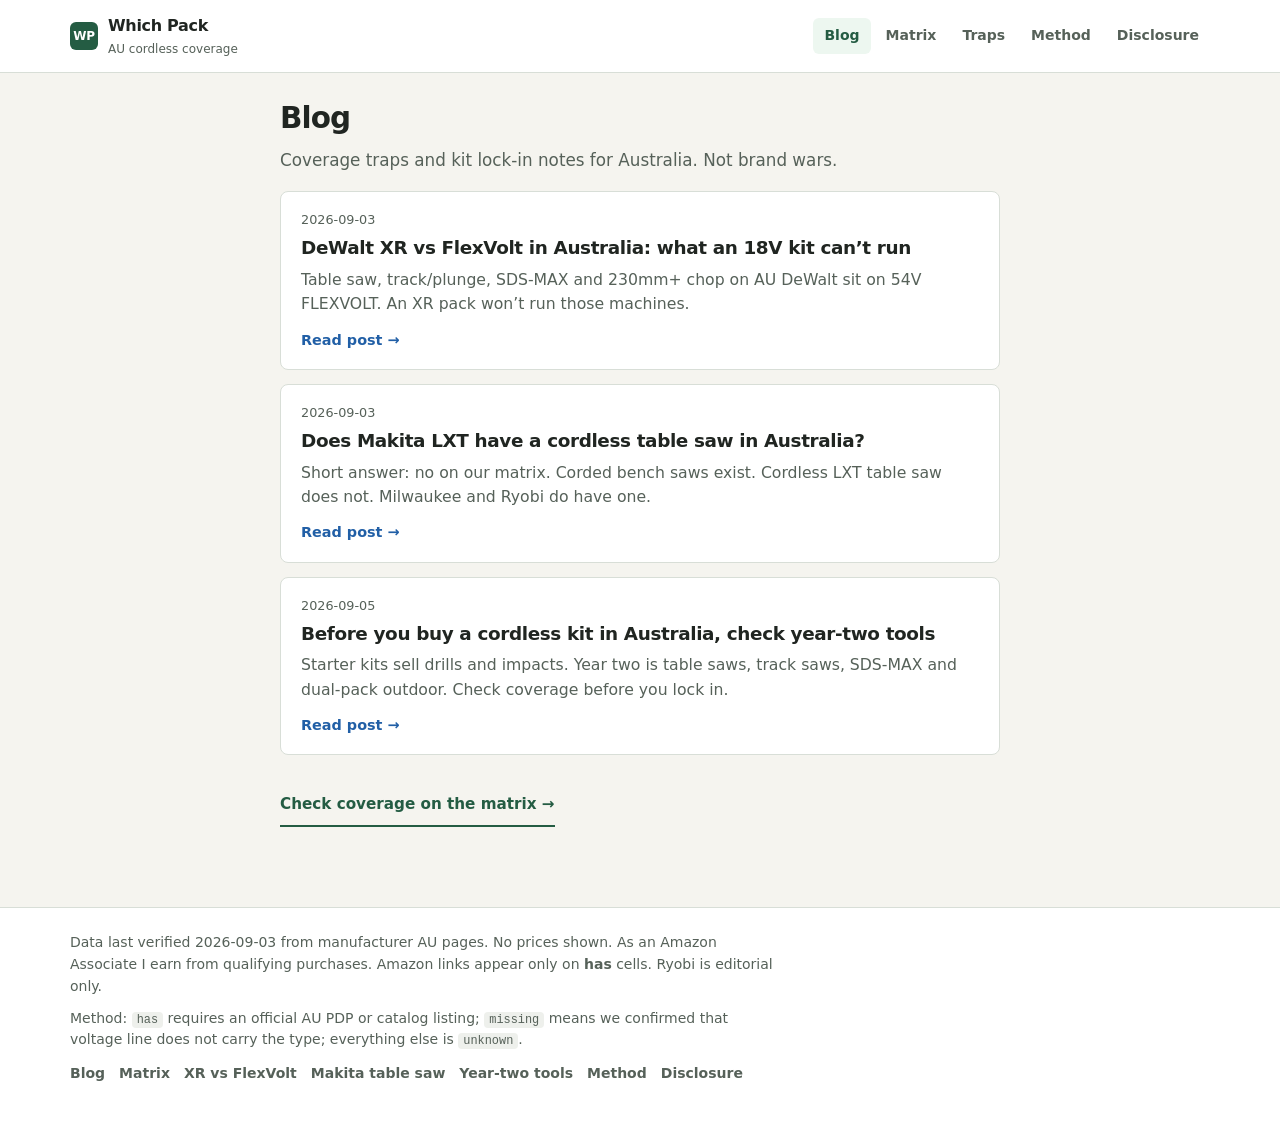
==== blog.html @ 2d93d3e6 "Ship blog-led Which Pack: homepage posts, matrix as closer. Blog hub + three AU trap posts (XR vs Fl" ====
<!DOCTYPE html>
<html lang="en-AU">
<head>
<meta charset="utf-8">
<meta name="google-site-verification" content="frPZ5rPE7O19CZ2M46qLfvkckx6mxdPsTMzGyS9AQAI" />
<meta name="viewport" content="width=device-width, initial-scale=1">
<link rel="icon" href="favicon.svg" type="image/svg+xml">
<link rel="stylesheet" href="styles.css">
<title>Blog: AU cordless coverage traps | Which Pack</title>
<meta name="description" content="Posts on AU cordless platform traps: DeWalt XR vs FlexVolt, Makita LXT table saw, and year-two tools before you lock a kit.">
<link rel="canonical" href="https://moonoce95.github.io/which-pack/blog.html">
<meta property="og:type" content="website">
<meta property="og:site_name" content="Which Pack">
<meta property="og:title" content="Blog: AU cordless coverage traps | Which Pack">
<meta property="og:description" content="Posts on AU cordless platform traps: DeWalt XR vs FlexVolt, Makita LXT table saw, and year-two tools before you lock a kit.">
<meta property="og:url" content="https://moonoce95.github.io/which-pack/blog.html">
<meta property="og:image" content="https://moonoce95.github.io/which-pack/og.png">
<meta property="og:locale" content="en_AU">
<meta name="twitter:card" content="summary_large_image">
<meta name="twitter:title" content="Blog: AU cordless coverage traps | Which Pack">
<meta name="twitter:description" content="Posts on AU cordless platform traps: DeWalt XR vs FlexVolt, Makita LXT table saw, and year-two tools before you lock a kit.">
<meta name="twitter:image" content="https://moonoce95.github.io/which-pack/og.png">
</head>
<body>
<header class="site-header">
  <div class="header-inner">
    <a class="brand" href="index.html">
      <span class="brand-mark" aria-hidden="true">WP</span>
      <span>Which Pack<span class="brand-sub">AU cordless coverage</span></span>
    </a>
    <nav class="primary" aria-label="Primary">
      <a href="blog.html" aria-current="page">Blog</a>
      <a href="matrix.html">Matrix</a>
      <a href="traps.html">Traps</a>
      <a href="method.html">Method</a>
      <a href="disclosure.html">Disclosure</a>
    </nav>
  </div>
</header>
<main class="wrap narrow">
  <div class="page-hero">
    <h1>Blog</h1>
    <p class="lede">Coverage traps and kit lock-in notes for Australia. Not brand wars.</p>
  </div>
  <div class="post-list">
<article class="post-card">
  <p class="post-meta"><time datetime="2026-09-03">2026-09-03</time></p>
  <h2 class="post-title"><a href="traps.html">DeWalt XR vs FlexVolt in Australia: what an 18V kit can’t run</a></h2>
  <p class="post-blurb">Table saw, track/plunge, SDS-MAX and 230mm+ chop on AU DeWalt sit on 54V FLEXVOLT. An XR pack won’t run those machines.</p>
  <p class="post-more"><a href="traps.html">Read post →</a></p>
</article>
<article class="post-card">
  <p class="post-meta"><time datetime="2026-09-03">2026-09-03</time></p>
  <h2 class="post-title"><a href="makita-table-saw.html">Does Makita LXT have a cordless table saw in Australia?</a></h2>
  <p class="post-blurb">Short answer: no on our matrix. Corded bench saws exist. Cordless LXT table saw does not. Milwaukee and Ryobi do have one.</p>
  <p class="post-more"><a href="makita-table-saw.html">Read post →</a></p>
</article>
<article class="post-card">
  <p class="post-meta"><time datetime="2026-09-05">2026-09-05</time></p>
  <h2 class="post-title"><a href="year-two-tools.html">Before you buy a cordless kit in Australia, check year-two tools</a></h2>
  <p class="post-blurb">Starter kits sell drills and impacts. Year two is table saws, track saws, SDS-MAX and dual-pack outdoor. Check coverage before you lock in.</p>
  <p class="post-more"><a href="year-two-tools.html">Read post →</a></p>
</article>
</div>
  <p class="card-cta"><a class="cta-link" href="matrix.html">Check coverage on the matrix →</a></p>
</main>
<footer class="site-footer">
  <div class="footer-inner">
    <p>Data last verified 2026-09-03 from manufacturer AU pages. No prices shown. As an Amazon Associate I earn from qualifying purchases. Amazon links appear only on <strong>has</strong> cells. Ryobi is editorial only.</p>
    <p>Method: <code>has</code> requires an official AU PDP or catalog listing; <code>missing</code> means we confirmed that voltage line does not carry the type; everything else is <code>unknown</code>.</p>
    <div class="footer-nav">
      <a href="blog.html">Blog</a>
      <a href="matrix.html">Matrix</a>
      <a href="traps.html">XR vs FlexVolt</a>
      <a href="makita-table-saw.html">Makita table saw</a>
      <a href="year-two-tools.html">Year-two tools</a>
      <a href="method.html">Method</a>
      <a href="disclosure.html">Disclosure</a>
    </div>
  </div>
</footer>
</body>
</html>
---- styles.css ----
/* Which Pack — Astra tokens (2026-09-05) */
:root {
  --page: #F5F4EF;
  --surface: #FFFFFF;
  --text: #202521;
  --secondary: #566159;
  --border: #D8DED7;
  --accent: #245C43;
  --link: #215FA6;
  --focus: #245EEA;
  --has-text: #17603A;
  --has-fill: #EDF7F0;
  --miss-text: #454D46;
  --miss-fill: #EEF0EC;
  --unk-text: #765515;
  --unk-fill: #FFF5DC;
  --warn-bg: #FFF5DC;
  --warn-border: #E6D19A;
  --warn-fg: #765515;
  --warn-accent: #A67C1A;
  --radius: 8px;
  --radius-ctrl: 6px;
  --radius-label: 4px;
  --font: system-ui, -apple-system, "Segoe UI", Roboto, "Helvetica Neue", Arial, sans-serif;
  --mono: ui-monospace, SFMono-Regular, Menlo, Consolas, monospace;
}
*, *::before, *::after { box-sizing: border-box; }
html { scroll-behavior: smooth; }
body {
  margin: 0;
  font: 16px/1.55 var(--font);
  background: var(--page);
  color: var(--text);
  -webkit-font-smoothing: antialiased;
}
a { color: var(--link); text-decoration-thickness: 1px; text-underline-offset: 2px; }
a:hover { color: var(--accent); }
a:focus-visible, button:focus-visible, input:focus-visible {
  outline: 2px solid var(--focus);
  outline-offset: 2px;
}
img, svg { display: block; max-width: 100%; }

.site-header {
  background: var(--surface);
  border-bottom: 1px solid var(--border);
  position: sticky;
  top: 0;
  z-index: 40;
}
.header-inner {
  max-width: 1180px;
  margin: 0 auto;
  padding: 14px 20px;
  display: flex;
  align-items: center;
  justify-content: space-between;
  gap: 16px;
  flex-wrap: wrap;
}
.brand {
  display: flex;
  align-items: center;
  gap: 10px;
  color: inherit;
  text-decoration: none;
  font-weight: 650;
  letter-spacing: -0.02em;
}
.brand:hover { color: inherit; }
.brand-mark {
  width: 28px; height: 28px;
  border-radius: var(--radius-ctrl);
  background: var(--accent);
  color: #fff;
  display: grid;
  place-items: center;
  font-size: 12px;
  font-weight: 700;
  flex-shrink: 0;
}
.brand-sub {
  display: block;
  font-size: 12px;
  font-weight: 500;
  color: var(--secondary);
  letter-spacing: 0;
  margin-top: 1px;
}
nav.primary { display: flex; gap: 4px; flex-wrap: wrap; }
nav.primary a {
  color: var(--secondary);
  text-decoration: none;
  padding: 7px 11px;
  border-radius: var(--radius-ctrl);
  font-size: 14px;
  font-weight: 550;
}
nav.primary a:hover { background: var(--page); color: var(--text); }
nav.primary a[aria-current="page"] {
  background: var(--has-fill);
  color: var(--accent);
}

.wrap {
  max-width: 1180px;
  margin: 0 auto;
  padding: 28px 20px 56px;
}
.wrap.narrow { max-width: 760px; }

.hero {
  display: grid;
  grid-template-columns: 1.2fr 0.9fr;
  gap: 28px;
  align-items: center;
  margin: 0 0 28px;
}
.hero-copy h1 {
  font-size: clamp(1.45rem, 2.3vw, 1.95rem);
  line-height: 1.22;
  letter-spacing: -0.03em;
  margin: 0 0 12px;
  font-weight: 700;
}
.lede {
  color: var(--secondary);
  margin: 0 0 18px;
  max-width: 58ch;
  font-size: 1.05rem;
}
.hero-actions { margin: 0; }
.btn-primary {
  display: inline-block;
  background: var(--accent);
  color: #fff !important;
  text-decoration: none;
  font-weight: 600;
  font-size: 0.95rem;
  padding: 10px 16px;
  border-radius: var(--radius-ctrl);
}
.btn-primary:hover { filter: brightness(1.05); color: #fff !important; }
.hero-figure { margin: 0; }
.hero-figure figcaption {
  margin-top: 8px;
  font-size: 0.8rem;
  color: var(--secondary);
  text-align: center;
}
.hero-art { width: 100%; height: auto; border-radius: var(--radius); border: 1px solid var(--border); }

.page-hero h1 {
  font-size: clamp(1.45rem, 2.3vw, 1.9rem);
  line-height: 1.22;
  letter-spacing: -0.03em;
  margin: 0 0 10px;
  font-weight: 700;
}

.disclosure-banner {
  background: var(--surface);
  border: 1px solid var(--border);
  border-radius: var(--radius);
  padding: 12px 16px;
  margin: 0 0 18px;
  font-size: 0.9rem;
  color: var(--secondary);
}
.disclosure-banner a { font-weight: 550; }

.callout {
  background: var(--warn-bg);
  border: 1px solid var(--warn-border);
  border-left: 4px solid var(--warn-accent);
  border-radius: var(--radius);
  padding: 16px 18px;
  margin: 0 0 20px;
}
.callout h2 {
  margin: 0 0 8px;
  font-size: 1rem;
  color: var(--warn-fg);
  display: flex;
  align-items: center;
  gap: 8px;
}
.callout h2 .badge {
  display: inline-block;
  background: var(--surface);
  border: 1px solid var(--warn-border);
  color: var(--warn-fg);
  font-size: 11px;
  font-weight: 700;
  letter-spacing: 0.04em;
  text-transform: uppercase;
  padding: 2px 7px;
  border-radius: 999px;
}
.callout ul { margin: 0; padding-left: 1.15rem; }
.callout li { margin: 0.35rem 0; }
.callout-more { margin: 10px 0 0; font-size: 0.9rem; }

.legend {
  display: flex;
  flex-wrap: wrap;
  gap: 10px 14px;
  align-items: center;
  margin: 0 0 14px;
  font-size: 0.875rem;
}
.legend-title { color: var(--secondary); font-weight: 550; margin-right: 4px; }
.pill {
  display: inline-flex;
  align-items: center;
  gap: 6px;
  padding: 4px 10px;
  border-radius: var(--radius-label);
  border: 1px solid var(--border);
  background: var(--surface);
  font-weight: 550;
  font-size: 0.8rem;
}
.pill.has { background: var(--has-fill); color: var(--has-text); border-color: #C5DFCB; }
.pill.missing { background: var(--miss-fill); color: var(--miss-text); border-color: var(--border); }
.pill.unknown { background: var(--unk-fill); color: var(--unk-text); border-color: #E6D19A; }

.toolbar {
  display: flex;
  flex-wrap: wrap;
  gap: 8px;
  align-items: center;
  margin: 0 0 12px;
}
.toolbar .label, .search-label {
  font-size: 0.85rem;
  color: var(--secondary);
  font-weight: 550;
}
#tool-search {
  font: inherit;
  font-size: 0.875rem;
  padding: 7px 10px;
  border: 1px solid var(--border);
  border-radius: var(--radius-ctrl);
  background: var(--surface);
  color: var(--text);
  min-width: 180px;
}
.filters button {
  appearance: none;
  background: var(--surface);
  color: var(--text);
  border: 1px solid var(--border);
  padding: 7px 12px;
  border-radius: var(--radius-ctrl);
  cursor: pointer;
  font: inherit;
  font-size: 0.875rem;
  font-weight: 550;
}
.filters button:hover { border-color: var(--accent); color: var(--accent); }
.filters button.on,
.filters button[aria-pressed="true"] {
  background: var(--has-fill);
  border-color: var(--accent);
  color: var(--accent);
}

.scroll-hint {
  display: none;
  font-size: 0.8rem;
  color: var(--secondary);
  margin: 0 0 8px;
}
@media (max-width: 900px) {
  .scroll-hint { display: block; }
  .hero { grid-template-columns: 1fr; }
}

/* Horizontal scroll only — NO fixed-height nested vertical trap */
.table-wrap {
  background: var(--surface);
  border: 1px solid var(--border);
  border-radius: var(--radius);
  overflow-x: auto;
  overflow-y: visible;
  -webkit-overflow-scrolling: touch;
  max-width: 100%;
}
table.matrix {
  width: 100%;
  border-collapse: separate;
  border-spacing: 0;
  font-size: 0.875rem;
  min-width: 980px;
}
.matrix th, .matrix td {
  border-bottom: 1px solid var(--border);
  border-right: 1px solid var(--border);
  padding: 10px 12px;
  text-align: left;
  vertical-align: top;
  background: var(--surface);
}
.matrix th:last-child, .matrix td:last-child { border-right: none; }
.matrix thead th {
  background: var(--page);
  position: sticky;
  top: 0;
  z-index: 2;
  font-size: 0.78rem;
  font-weight: 650;
  color: var(--text);
  box-shadow: inset 0 -1px 0 var(--border);
}
.matrix thead th:first-child {
  left: 0;
  z-index: 3;
  box-shadow: inset -1px 0 0 var(--border), inset 0 -1px 0 var(--border);
}
.plat-brand { display: block; font-weight: 700; }
.plat-line { display: block; font-weight: 500; color: var(--secondary); margin-top: 2px; font-size: 0.72rem; }
.matrix tbody th[scope="row"] {
  background: var(--page);
  font-weight: 600;
  color: var(--text);
  min-width: 150px;
  max-width: 190px;
  position: sticky;
  left: 0;
  z-index: 1;
  box-shadow: inset -1px 0 0 var(--border);
}
.matrix tbody th .pick {
  margin-right: 8px;
  vertical-align: middle;
}
.matrix tbody tr:last-child th,
.matrix tbody tr:last-child td { border-bottom: none; }
.matrix tbody tr:hover td,
.matrix tbody tr:hover th[scope="row"] { background: #F0F1EB; }
.matrix tbody tr.is-trap td.note {
  border-left: 3px solid var(--warn-accent);
}
.matrix tbody tr[hidden] { display: none; }

/* Status = small label only — no full-cell colouring */
.status {
  display: inline-flex;
  align-items: center;
  gap: 5px;
  font-weight: 650;
  font-size: 0.72rem;
  letter-spacing: 0.02em;
  text-transform: uppercase;
  padding: 3px 8px;
  border-radius: var(--radius-label);
  border: 1px solid transparent;
}
.status-ico { font-size: 0.7rem; line-height: 1; }
.status.has { background: var(--has-fill); color: var(--has-text); border-color: #C5DFCB; }
.status.missing { background: var(--miss-fill); color: var(--miss-text); border-color: var(--border); }
.status.unknown { background: var(--unk-fill); color: var(--unk-text); border-color: #E6D19A; }

.req {
  margin-top: 6px;
  font-size: 0.72rem;
  color: var(--secondary);
  line-height: 1.35;
}
.details {
  margin-top: 6px;
  font-size: 0.72rem;
  color: var(--secondary);
  line-height: 1.4;
}
.details .model { font-family: var(--mono); color: var(--text); font-weight: 550; }
.details .src { color: var(--link); text-decoration: none; }
.details .src:hover { text-decoration: underline; }
.details .date { white-space: nowrap; }

a.amz {
  display: inline-flex;
  align-items: center;
  margin-top: 6px;
  font-size: 0.75rem;
  font-weight: 550;
  color: var(--link);
  text-decoration: none;
  border-bottom: 1px solid transparent;
  white-space: nowrap;
  min-height: 32px;
  max-width: 100%;
}
a.amz:hover { border-bottom-color: var(--link); }

.cta-link {
  display: inline-flex;
  align-items: center;
  gap: 4px;
  min-height: 44px;
  font-weight: 650;
  font-size: 0.95rem;
  color: var(--accent);
  text-decoration: none;
  border-bottom: 2px solid var(--accent);
  padding: 4px 0;
}
.cta-link:hover { color: var(--link); border-bottom-color: var(--link); }
.card-cta { margin-top: 12px !important; }

.note {
  color: var(--secondary);
  font-size: 0.8rem;
  line-height: 1.45;
  max-width: 300px;
}
.note .trap-tag {
  display: inline-block;
  margin: 0 0 6px;
  font-size: 0.68rem;
  font-weight: 700;
  letter-spacing: 0.04em;
  text-transform: uppercase;
  color: var(--warn-fg);
  background: var(--surface);
  border: 1px solid var(--warn-border);
  padding: 2px 6px;
  border-radius: var(--radius-label);
}

.meta-row {
  display: flex;
  flex-wrap: wrap;
  gap: 8px 16px;
  margin: 16px 0 0;
  font-size: 0.85rem;
  color: var(--secondary);
}

.site-footer {
  border-top: 1px solid var(--border);
  background: var(--surface);
  margin-top: 8px;
}
.footer-inner {
  max-width: 1180px;
  margin: 0 auto;
  padding: 24px 20px 36px;
  color: var(--secondary);
  font-size: 0.875rem;
}
.footer-inner p { margin: 0 0 10px; max-width: 80ch; }
.footer-nav { display: flex; gap: 14px; flex-wrap: wrap; margin-top: 12px; }
.footer-nav a { color: var(--secondary); font-weight: 550; text-decoration: none; }
.footer-nav a:hover { color: var(--accent); }

.card {
  background: var(--surface);
  border: 1px solid var(--border);
  border-radius: var(--radius);
  padding: 16px 18px;
  margin: 12px 0;
}
.card h2 {
  margin: 0 0 8px;
  font-size: 1.05rem;
  letter-spacing: -0.02em;
}
.card p { margin: 0; color: var(--secondary); }
.card p + p { margin-top: 8px; }

.prose ul { padding-left: 1.2rem; }
.prose li { margin: 0.45rem 0; }
.prose strong { color: var(--text); }

code {
  font-family: var(--mono);
  font-size: 0.85em;
  background: var(--miss-fill);
  padding: 1px 5px;
  border-radius: var(--radius-label);
}

@media (max-width: 600px) {
  .header-inner {
    padding: 10px 14px;
    gap: 8px;
  }
  .brand-sub { display: none; }
  nav.primary {
    width: 100%;
    gap: 2px;
  }
  nav.primary a {
    display: inline-flex;
    align-items: center;
    min-height: 40px;
    padding: 8px 10px;
    font-size: 13px;
  }
  .wrap { padding: 18px 14px 48px; }
  .hero {
    gap: 14px;
    margin: 0 0 22px;
  }
  .hero-copy h1, .page-hero h1 {
    font-size: 1.4rem;
    line-height: 1.25;
  }
  .lede {
    font-size: 0.98rem;
    margin-bottom: 14px;
  }
  .btn-primary {
    display: inline-flex;
    align-items: center;
    justify-content: center;
    min-height: 44px;
    padding: 12px 18px;
    font-size: 1rem;
  }
  .hero-figure { margin-top: 2px; }
  .hero-art { max-height: 148px; width: auto; margin-inline: auto; }
  .callout { padding: 14px; }
  .callout-more a {
    display: inline-flex;
    align-items: center;
    min-height: 40px;
    font-weight: 600;
  }
  .disclosure-banner { padding: 12px 14px; font-size: 0.88rem; }
  .legend { gap: 8px 10px; }
  .toolbar.filters {
    gap: 8px;
    align-items: stretch;
  }
  .search-label, .toolbar .label {
    flex: 0 0 auto;
  }
  #tool-search {
    min-width: 0;
    width: 100%;
    flex: 1 1 100%;
    min-height: 44px;
    font-size: 16px; /* avoid iOS focus zoom */
    padding: 10px 12px;
  }
  .filters button {
    min-height: 44px;
    padding: 10px 12px;
    flex: 1 1 calc(50% - 8px);
  }
  .scroll-hint { margin-bottom: 10px; }
  /* Horizontal scroll only — grow with content, no fixed-height trap */
  .table-wrap {
    overflow-x: auto;
    overflow-y: visible;
    border-radius: var(--radius);
    /* subtle edge cue that more columns exist */
    background:
      linear-gradient(to right, var(--surface) 30%, transparent) left center / 24px 100% no-repeat local,
      linear-gradient(to left, var(--surface) 30%, transparent) right center / 24px 100% no-repeat local,
      linear-gradient(to right, rgba(32,37,33,0.08), transparent) left center / 12px 100% no-repeat scroll,
      linear-gradient(to left, rgba(32,37,33,0.08), transparent) right center / 12px 100% no-repeat scroll,
      var(--surface);
  }
  table.matrix {
    min-width: 900px;
    font-size: 0.8125rem;
  }
  .matrix th, .matrix td { padding: 10px; }
  .matrix tbody th[scope="row"] {
    min-width: 128px;
    max-width: 148px;
    font-size: 0.8rem;
    line-height: 1.3;
    /* sit under compact sticky header */
  }
  .matrix thead th {
    /* compact header ~52px after brand-sub hidden */
    top: 52px;
    font-size: 0.7rem;
    z-index: 4;
  }
  .matrix thead th:first-child {
    z-index: 5;
    left: 0;
  }
  .matrix tbody th[scope="row"] {
    z-index: 3;
    box-shadow: 4px 0 8px -4px rgba(32,37,33,0.12), inset -1px 0 0 var(--border);
  }
  .matrix tbody th .pick {
    width: 18px;
    height: 18px;
    margin-right: 8px;
    flex-shrink: 0;
  }
  a.amz {
    min-height: 40px;
    font-size: 0.78rem;
  }
  .note { max-width: 220px; font-size: 0.76rem; }
  .card { padding: 16px 14px; }
  .card h2 { font-size: 1.02rem; }
  .page-hero { margin-bottom: 8px; }
  .footer-inner { padding: 20px 14px 32px; }
}

/* Blog-led homepage */
.btn-ghost {
  display: inline-block;
  margin-left: 10px;
  color: var(--accent) !important;
  text-decoration: none;
  font-weight: 600;
  font-size: 0.95rem;
  padding: 10px 14px;
  border-radius: var(--radius-ctrl);
  border: 1px solid var(--border);
  background: var(--surface);
}
.btn-ghost:hover { border-color: var(--accent); }
.section-label {
  font-size: 0.8rem;
  text-transform: uppercase;
  letter-spacing: 0.06em;
  color: var(--secondary);
  margin: 8px 0 12px;
  font-weight: 700;
}
.post-list {
  display: grid;
  gap: 14px;
  margin: 0 0 28px;
}
.post-card {
  background: var(--surface);
  border: 1px solid var(--border);
  border-radius: var(--radius);
  padding: 18px 20px;
}
.post-meta {
  margin: 0 0 6px;
  font-size: 0.8rem;
  color: var(--secondary);
}
.post-title {
  margin: 0 0 8px;
  font-size: 1.15rem;
  letter-spacing: -0.02em;
  line-height: 1.3;
  font-weight: 700;
}
.post-title a {
  color: var(--text);
  text-decoration: none;
}
.post-title a:hover { color: var(--accent); }
.post-blurb {
  margin: 0;
  color: var(--secondary);
  font-size: 0.98rem;
}
.post-more {
  margin: 12px 0 0;
  font-size: 0.9rem;
  font-weight: 600;
}
.post-more a { text-decoration: none; }
.matrix-closer {
  background: var(--has-fill);
  border: 1px solid #C5DFCB;
  border-radius: var(--radius);
  padding: 18px 20px;
  margin: 8px 0 12px;
}
.matrix-closer h2 {
  margin: 0 0 8px;
  font-size: 1.1rem;
  letter-spacing: -0.02em;
}
.matrix-closer p { margin: 0; color: var(--secondary); }
.hero-compact { margin-bottom: 20px; }
@media (max-width: 600px) {
  .btn-ghost {
    display: inline-flex;
    margin: 10px 0 0;
    min-height: 44px;
    align-items: center;
  }
  .post-card { padding: 16px; }
}
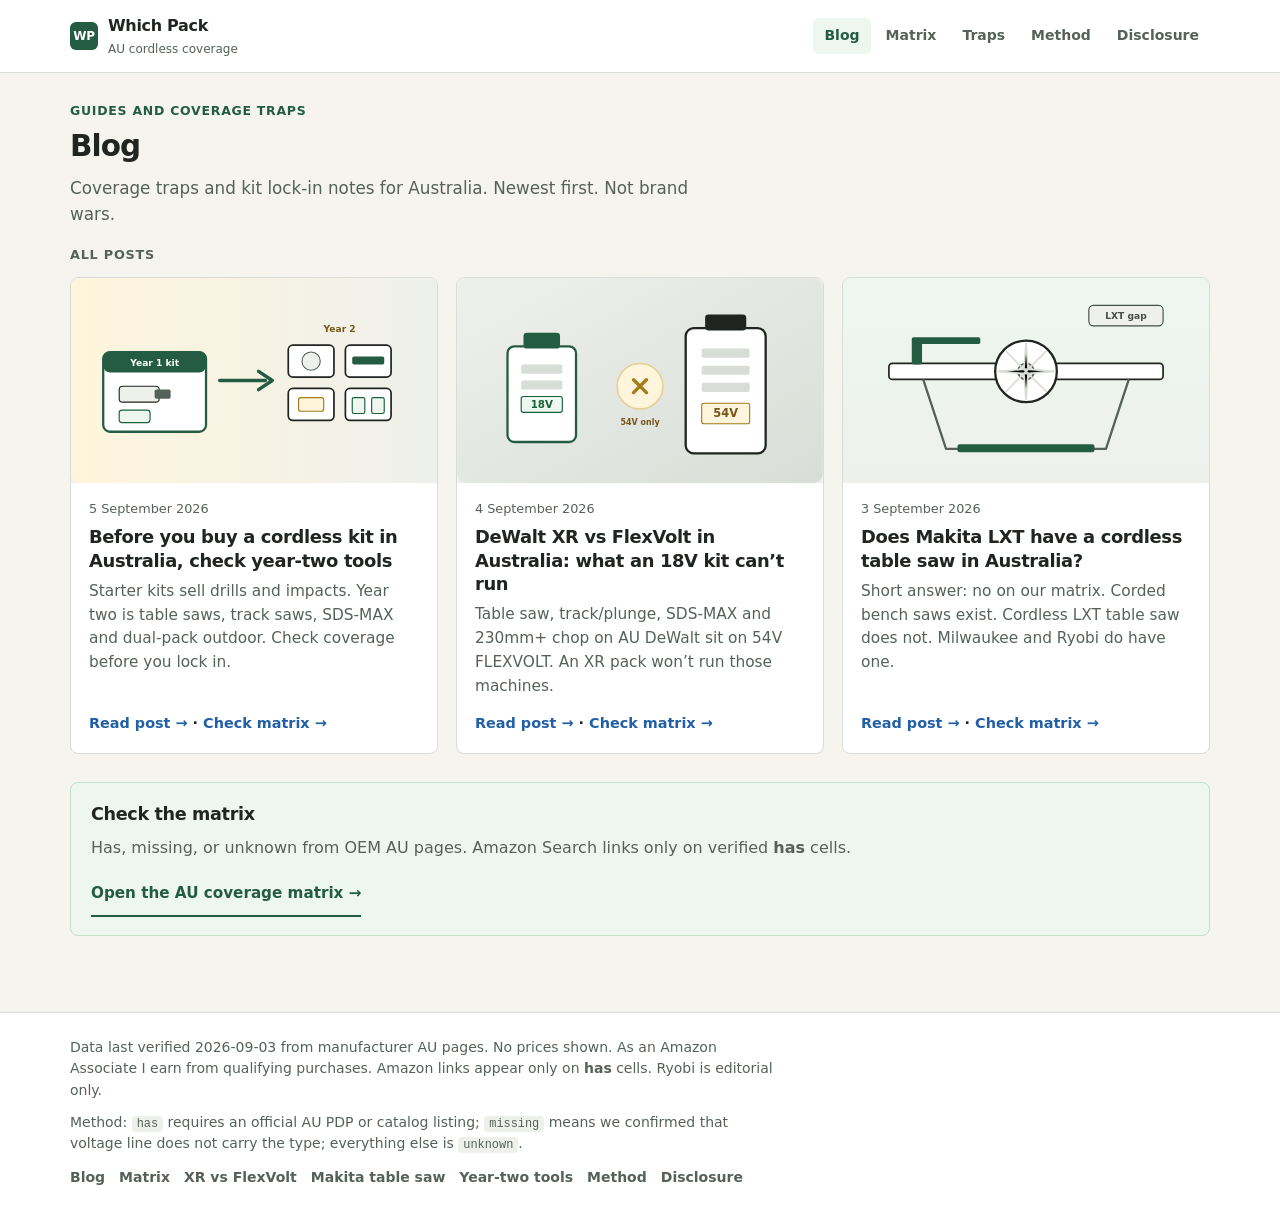
==== commit 0d027f41: "Polish blog with visual post cards and newest-first sort. Add original SVG thumbs for FlexVolt, tabl" ====
--- a/blog.html
+++ b/blog.html
@@ -37,32 +37,53 @@
     </nav>
   </div>
 </header>
-<main class="wrap narrow">
-  <div class="page-hero">
+<main class="wrap">
+  <div class="page-hero blog-index-hero">
+    <p class="eyebrow">Guides and coverage traps</p>
     <h1>Blog</h1>
-    <p class="lede">Coverage traps and kit lock-in notes for Australia. Not brand wars.</p>
+    <p class="lede">Coverage traps and kit lock-in notes for Australia. Newest first. Not brand wars.</p>
   </div>
-  <div class="post-list">
+  <h2 class="section-label">All posts</h2>
+<div class="post-list">
 <article class="post-card">
-  <p class="post-meta"><time datetime="2026-09-03">2026-09-03</time></p>
-  <h2 class="post-title"><a href="traps.html">DeWalt XR vs FlexVolt in Australia: what an 18V kit can’t run</a></h2>
-  <p class="post-blurb">Table saw, track/plunge, SDS-MAX and 230mm+ chop on AU DeWalt sit on 54V FLEXVOLT. An XR pack won’t run those machines.</p>
-  <p class="post-more"><a href="traps.html">Read post →</a></p>
+  <a class="post-card-media" href="year-two-tools.html" tabindex="-1" aria-hidden="true">
+    <img src="thumbs/year-two.svg" width="640" height="360" alt="" loading="lazy" decoding="async">
+  </a>
+  <div class="post-card-body">
+    <p class="post-meta"><time datetime="2026-09-05">5 September 2026</time></p>
+    <h2 class="post-title"><a href="year-two-tools.html">Before you buy a cordless kit in Australia, check year-two tools</a></h2>
+    <p class="post-blurb">Starter kits sell drills and impacts. Year two is table saws, track saws, SDS-MAX and dual-pack outdoor. Check coverage before you lock in.</p>
+    <p class="post-more"><a href="year-two-tools.html">Read post →</a> · <a href="matrix.html">Check matrix →</a></p>
+  </div>
 </article>
 <article class="post-card">
-  <p class="post-meta"><time datetime="2026-09-03">2026-09-03</time></p>
-  <h2 class="post-title"><a href="makita-table-saw.html">Does Makita LXT have a cordless table saw in Australia?</a></h2>
-  <p class="post-blurb">Short answer: no on our matrix. Corded bench saws exist. Cordless LXT table saw does not. Milwaukee and Ryobi do have one.</p>
-  <p class="post-more"><a href="makita-table-saw.html">Read post →</a></p>
+  <a class="post-card-media" href="traps.html" tabindex="-1" aria-hidden="true">
+    <img src="thumbs/flexvolt.svg" width="640" height="360" alt="" loading="lazy" decoding="async">
+  </a>
+  <div class="post-card-body">
+    <p class="post-meta"><time datetime="2026-09-04">4 September 2026</time></p>
+    <h2 class="post-title"><a href="traps.html">DeWalt XR vs FlexVolt in Australia: what an 18V kit can’t run</a></h2>
+    <p class="post-blurb">Table saw, track/plunge, SDS-MAX and 230mm+ chop on AU DeWalt sit on 54V FLEXVOLT. An XR pack won’t run those machines.</p>
+    <p class="post-more"><a href="traps.html">Read post →</a> · <a href="matrix.html">Check matrix →</a></p>
+  </div>
 </article>
 <article class="post-card">
-  <p class="post-meta"><time datetime="2026-09-05">2026-09-05</time></p>
-  <h2 class="post-title"><a href="year-two-tools.html">Before you buy a cordless kit in Australia, check year-two tools</a></h2>
-  <p class="post-blurb">Starter kits sell drills and impacts. Year two is table saws, track saws, SDS-MAX and dual-pack outdoor. Check coverage before you lock in.</p>
-  <p class="post-more"><a href="year-two-tools.html">Read post →</a></p>
+  <a class="post-card-media" href="makita-table-saw.html" tabindex="-1" aria-hidden="true">
+    <img src="thumbs/table-saw.svg" width="640" height="360" alt="" loading="lazy" decoding="async">
+  </a>
+  <div class="post-card-body">
+    <p class="post-meta"><time datetime="2026-09-03">3 September 2026</time></p>
+    <h2 class="post-title"><a href="makita-table-saw.html">Does Makita LXT have a cordless table saw in Australia?</a></h2>
+    <p class="post-blurb">Short answer: no on our matrix. Corded bench saws exist. Cordless LXT table saw does not. Milwaukee and Ryobi do have one.</p>
+    <p class="post-more"><a href="makita-table-saw.html">Read post →</a> · <a href="matrix.html">Check matrix →</a></p>
+  </div>
 </article>
 </div>
-  <p class="card-cta"><a class="cta-link" href="matrix.html">Check coverage on the matrix →</a></p>
+  <aside class="matrix-closer" aria-labelledby="blog-matrix-closer">
+    <h2 id="blog-matrix-closer">Check the matrix</h2>
+    <p>Has, missing, or unknown from OEM AU pages. Amazon Search links only on verified <strong>has</strong> cells.</p>
+    <p class="card-cta"><a class="cta-link" href="matrix.html">Open the AU coverage matrix →</a></p>
+  </aside>
 </main>
 <footer class="site-footer">
   <div class="footer-inner">
--- a/styles.css
+++ b/styles.css
@@ -609,7 +609,7 @@
   .footer-inner { padding: 20px 14px 32px; }
 }
 
-/* Blog-led homepage */
+/* Blog-led homepage + visual post cards */
 .btn-ghost {
   display: inline-block;
   margin-left: 10px;
@@ -623,6 +623,16 @@
   background: var(--surface);
 }
 .btn-ghost:hover { border-color: var(--accent); }
+.eyebrow {
+  margin: 0 0 8px;
+  font-size: 0.78rem;
+  font-weight: 700;
+  letter-spacing: 0.06em;
+  text-transform: uppercase;
+  color: var(--accent);
+}
+.blog-hero { margin-bottom: 22px; }
+.blog-index-hero { margin-bottom: 8px; }
 .section-label {
   font-size: 0.8rem;
   text-transform: uppercase;
@@ -633,14 +643,40 @@
 }
 .post-list {
   display: grid;
-  gap: 14px;
+  grid-template-columns: repeat(auto-fit, minmax(280px, 1fr));
+  gap: 18px;
   margin: 0 0 28px;
 }
 .post-card {
   background: var(--surface);
   border: 1px solid var(--border);
   border-radius: var(--radius);
-  padding: 18px 20px;
+  overflow: hidden;
+  display: flex;
+  flex-direction: column;
+  height: 100%;
+  transition: border-color 0.15s ease, box-shadow 0.15s ease;
+}
+.post-card:hover {
+  border-color: #B7C4B8;
+  box-shadow: 0 6px 18px rgba(32, 37, 33, 0.06);
+}
+.post-card-media {
+  display: block;
+  background: var(--miss-fill);
+  aspect-ratio: 16 / 9;
+  overflow: hidden;
+}
+.post-card-media img {
+  width: 100%;
+  height: 100%;
+  object-fit: cover;
+}
+.post-card-body {
+  padding: 16px 18px 18px;
+  display: flex;
+  flex-direction: column;
+  flex: 1;
 }
 .post-meta {
   margin: 0 0 6px;
@@ -649,7 +685,7 @@
 }
 .post-title {
   margin: 0 0 8px;
-  font-size: 1.15rem;
+  font-size: 1.12rem;
   letter-spacing: -0.02em;
   line-height: 1.3;
   font-weight: 700;
@@ -662,14 +698,37 @@
 .post-blurb {
   margin: 0;
   color: var(--secondary);
-  font-size: 0.98rem;
+  font-size: 0.96rem;
+  flex: 1;
 }
 .post-more {
-  margin: 12px 0 0;
+  margin: 14px 0 0;
   font-size: 0.9rem;
   font-weight: 600;
 }
 .post-more a { text-decoration: none; }
+.post-featured {
+  margin: 0 0 22px;
+  background: var(--surface);
+  border: 1px solid var(--border);
+  border-radius: var(--radius);
+  overflow: hidden;
+}
+.post-featured img {
+  width: 100%;
+  height: auto;
+  aspect-ratio: 16 / 9;
+  object-fit: cover;
+  background: var(--miss-fill);
+}
+.post-featured figcaption {
+  margin: 0;
+  padding: 8px 12px 10px;
+  font-size: 0.78rem;
+  color: var(--secondary);
+}
+.article .article-hero h1 { margin-bottom: 10px; }
+.article .card { margin-bottom: 14px; }
 .matrix-closer {
   background: var(--has-fill);
   border: 1px solid #C5DFCB;
@@ -683,7 +742,11 @@
   letter-spacing: -0.02em;
 }
 .matrix-closer p { margin: 0; color: var(--secondary); }
+.matrix-closer .card-cta { margin-top: 10px; }
 .hero-compact { margin-bottom: 20px; }
+@media (max-width: 720px) {
+  .post-list { grid-template-columns: 1fr; gap: 14px; }
+}
 @media (max-width: 600px) {
   .btn-ghost {
     display: inline-flex;
@@ -691,5 +754,11 @@
     min-height: 44px;
     align-items: center;
   }
-  .post-card { padding: 16px; }
-}
+  .post-card-body { padding: 14px 14px 16px; }
+  .post-title { font-size: 1.05rem; }
+  .post-more a {
+    display: inline-flex;
+    align-items: center;
+    min-height: 40px;
+  }
+}
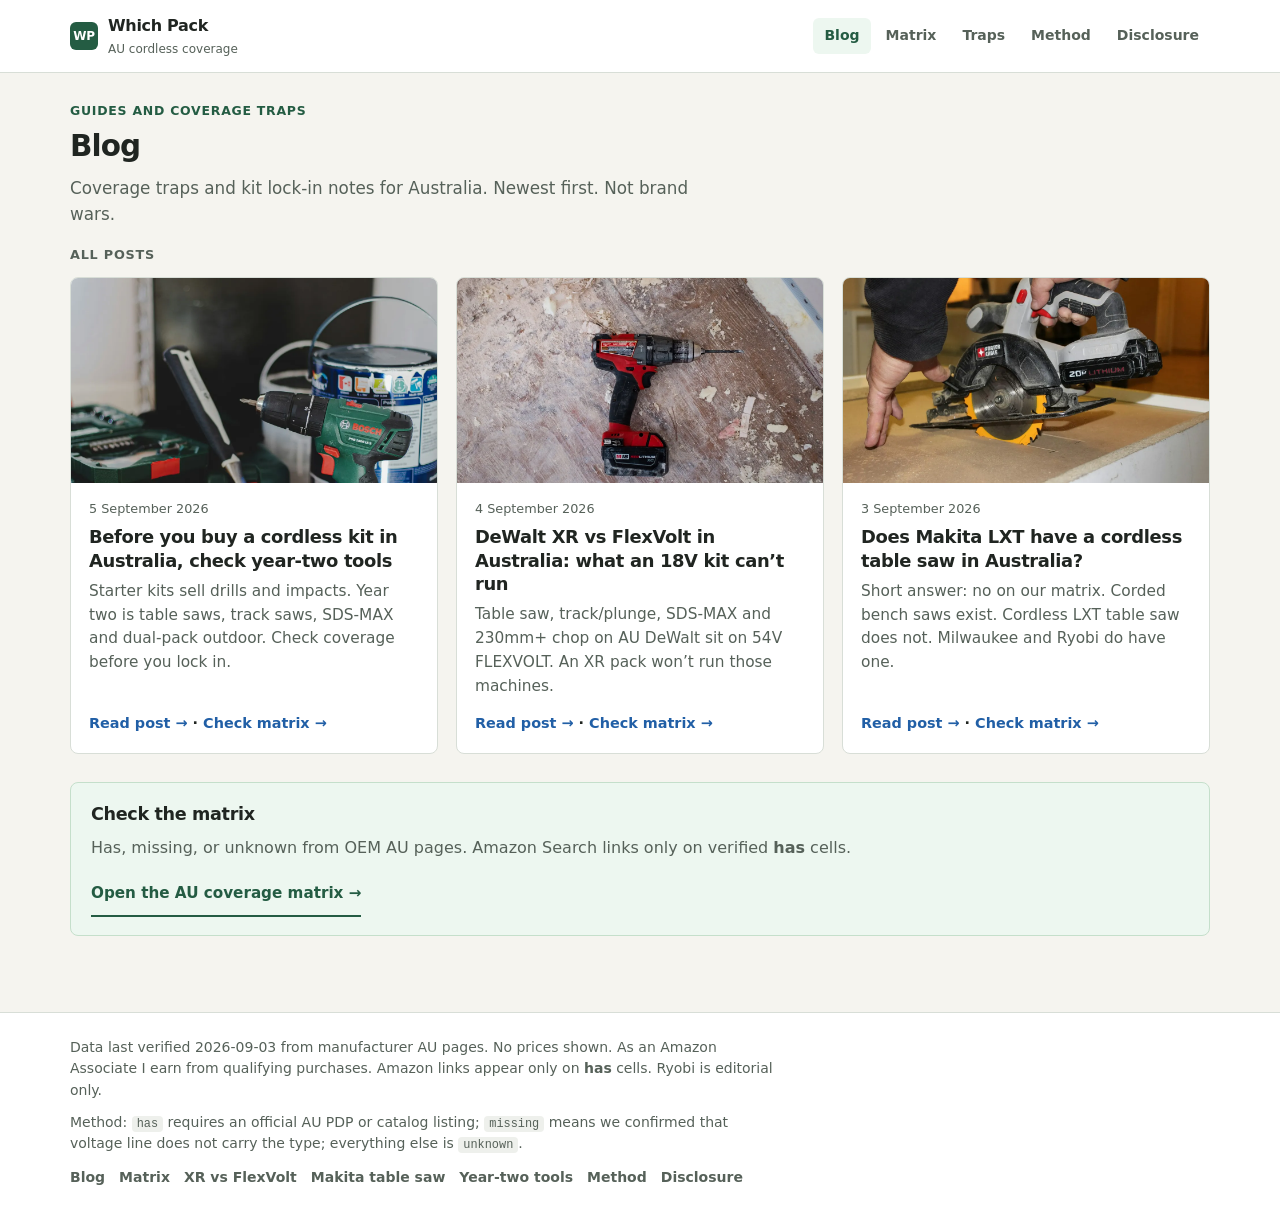
==== commit ce4b3c63: "Use Unsplash stock photos for blog cards and featured images. Replace SVG-only thumbnails with hoste" ====
--- a/blog.html
+++ b/blog.html
@@ -47,7 +47,10 @@
 <div class="post-list">
 <article class="post-card">
   <a class="post-card-media" href="year-two-tools.html" tabindex="-1" aria-hidden="true">
-    <img src="thumbs/year-two.svg" width="640" height="360" alt="" loading="lazy" decoding="async">
+    <picture>
+      <source srcset="images/year-two.webp" type="image/webp">
+      <img src="images/year-two.jpg" width="1280" height="720" alt="" loading="lazy" decoding="async">
+    </picture>
   </a>
   <div class="post-card-body">
     <p class="post-meta"><time datetime="2026-09-05">5 September 2026</time></p>
@@ -58,7 +61,10 @@
 </article>
 <article class="post-card">
   <a class="post-card-media" href="traps.html" tabindex="-1" aria-hidden="true">
-    <img src="thumbs/flexvolt.svg" width="640" height="360" alt="" loading="lazy" decoding="async">
+    <picture>
+      <source srcset="images/flexvolt.webp" type="image/webp">
+      <img src="images/flexvolt.jpg" width="1280" height="720" alt="" loading="lazy" decoding="async">
+    </picture>
   </a>
   <div class="post-card-body">
     <p class="post-meta"><time datetime="2026-09-04">4 September 2026</time></p>
@@ -69,7 +75,10 @@
 </article>
 <article class="post-card">
   <a class="post-card-media" href="makita-table-saw.html" tabindex="-1" aria-hidden="true">
-    <img src="thumbs/table-saw.svg" width="640" height="360" alt="" loading="lazy" decoding="async">
+    <picture>
+      <source srcset="images/table-saw.webp" type="image/webp">
+      <img src="images/table-saw.jpg" width="1280" height="720" alt="" loading="lazy" decoding="async">
+    </picture>
   </a>
   <div class="post-card-body">
     <p class="post-meta"><time datetime="2026-09-03">3 September 2026</time></p>
--- a/styles.css
+++ b/styles.css
@@ -667,10 +667,24 @@
   aspect-ratio: 16 / 9;
   overflow: hidden;
 }
+.post-card-media picture,
+.post-featured picture {
+  display: block;
+  width: 100%;
+  height: 100%;
+}
 .post-card-media img {
   width: 100%;
   height: 100%;
   object-fit: cover;
+}
+.hero-figure .hero-photo {
+  width: 100%;
+  height: auto;
+  aspect-ratio: 16 / 9;
+  object-fit: cover;
+  border-radius: calc(var(--radius) - 2px);
+  background: var(--miss-fill);
 }
 .post-card-body {
   padding: 16px 18px 18px;
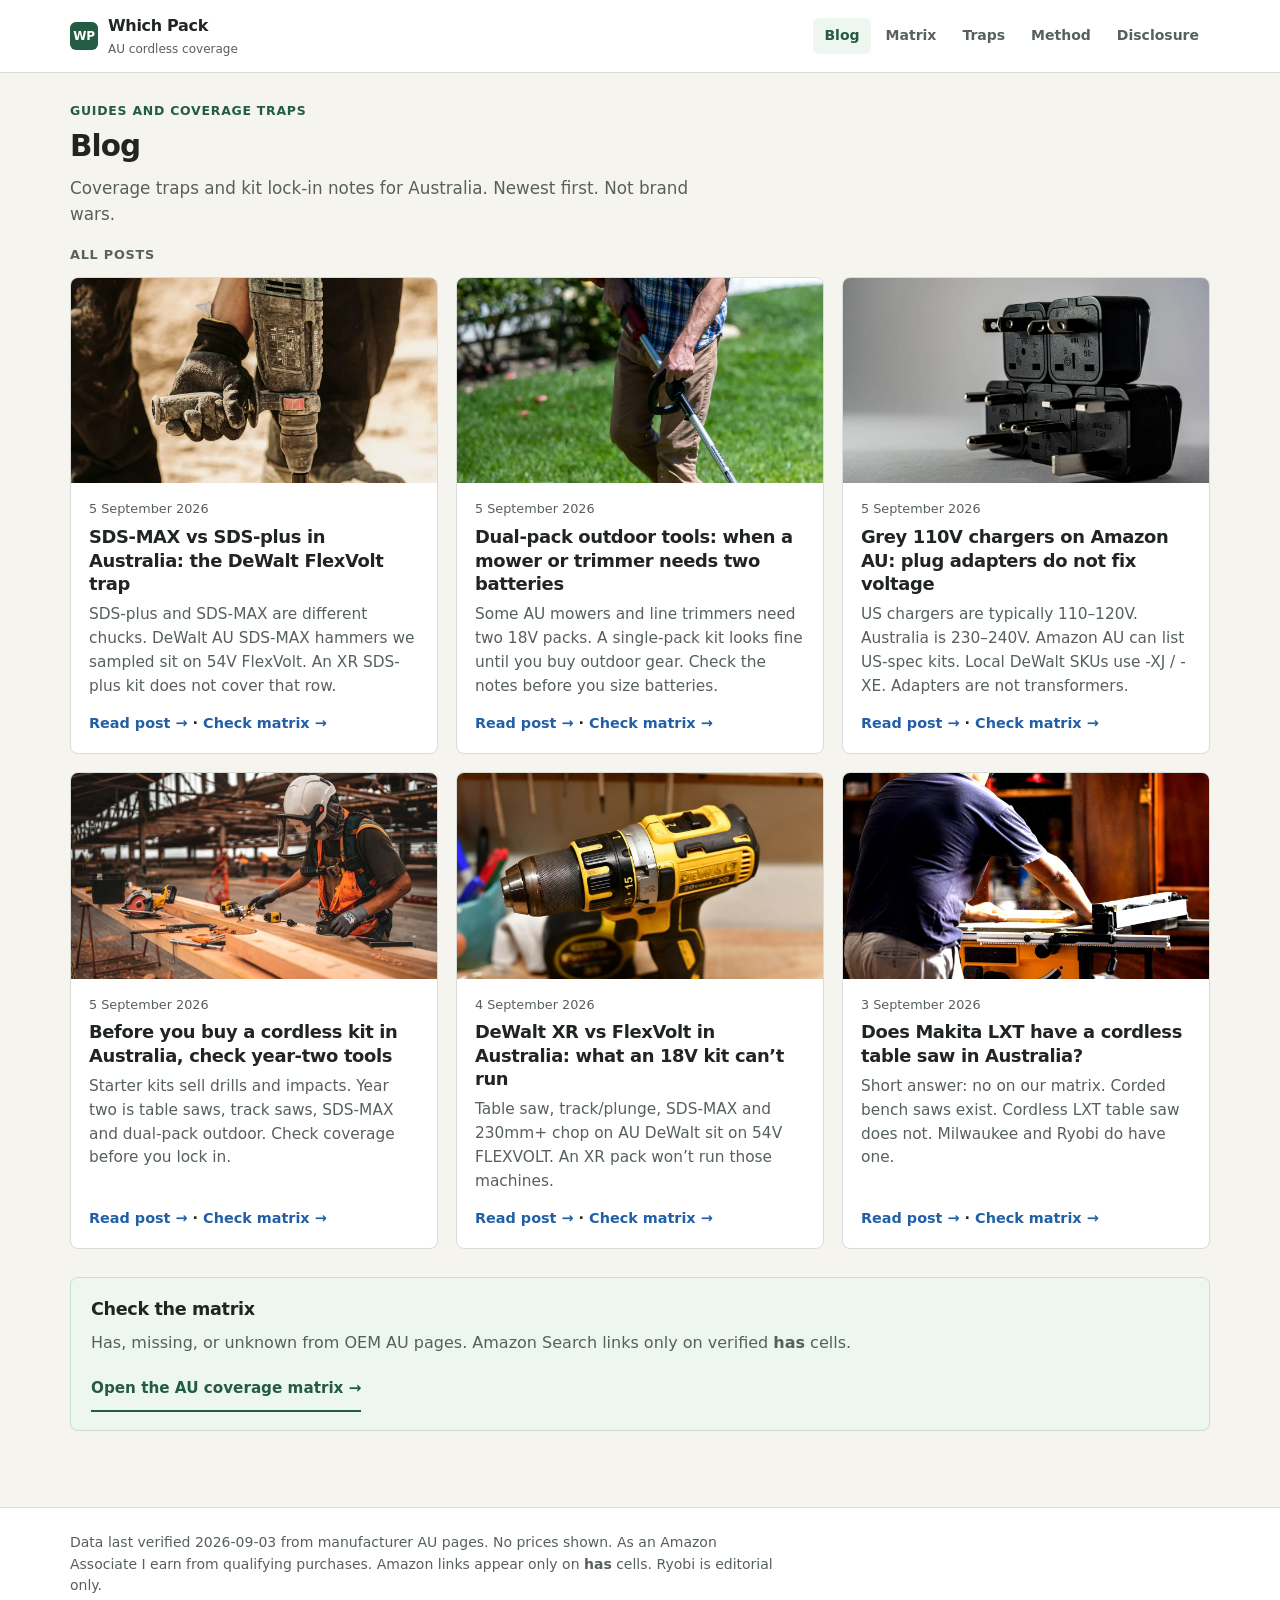
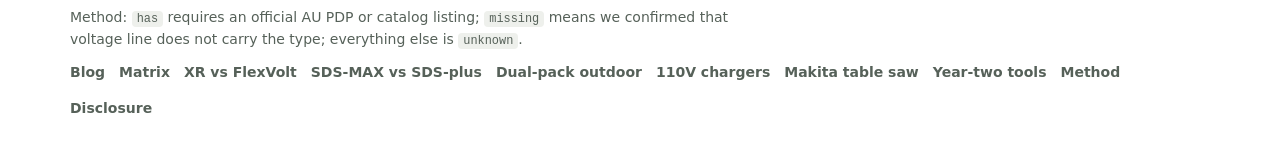
==== commit 3711c5fa: "Add three AU trap posts: SDS-MAX, dual-pack outdoor, 110V chargers. Newest-first on blog and home wi" ====
--- a/blog.html
+++ b/blog.html
@@ -7,18 +7,18 @@
 <link rel="icon" href="favicon.svg" type="image/svg+xml">
 <link rel="stylesheet" href="styles.css">
 <title>Blog: AU cordless coverage traps | Which Pack</title>
-<meta name="description" content="Posts on AU cordless platform traps: DeWalt XR vs FlexVolt, Makita LXT table saw, and year-two tools before you lock a kit.">
+<meta name="description" content="Posts on AU cordless platform traps: SDS-MAX vs SDS-plus, dual-pack outdoor, grey 110V chargers, DeWalt XR vs FlexVolt, Makita LXT table saw, and year-two tools.">
 <link rel="canonical" href="https://moonoce95.github.io/which-pack/blog.html">
 <meta property="og:type" content="website">
 <meta property="og:site_name" content="Which Pack">
 <meta property="og:title" content="Blog: AU cordless coverage traps | Which Pack">
-<meta property="og:description" content="Posts on AU cordless platform traps: DeWalt XR vs FlexVolt, Makita LXT table saw, and year-two tools before you lock a kit.">
+<meta property="og:description" content="Posts on AU cordless platform traps: SDS-MAX vs SDS-plus, dual-pack outdoor, grey 110V chargers, DeWalt XR vs FlexVolt, Makita LXT table saw, and year-two tools.">
 <meta property="og:url" content="https://moonoce95.github.io/which-pack/blog.html">
 <meta property="og:image" content="https://moonoce95.github.io/which-pack/og.png">
 <meta property="og:locale" content="en_AU">
 <meta name="twitter:card" content="summary_large_image">
 <meta name="twitter:title" content="Blog: AU cordless coverage traps | Which Pack">
-<meta name="twitter:description" content="Posts on AU cordless platform traps: DeWalt XR vs FlexVolt, Makita LXT table saw, and year-two tools before you lock a kit.">
+<meta name="twitter:description" content="Posts on AU cordless platform traps: SDS-MAX vs SDS-plus, dual-pack outdoor, grey 110V chargers, DeWalt XR vs FlexVolt, Makita LXT table saw, and year-two tools.">
 <meta name="twitter:image" content="https://moonoce95.github.io/which-pack/og.png">
 </head>
 <body>
@@ -45,6 +45,48 @@
   </div>
   <h2 class="section-label">All posts</h2>
 <div class="post-list">
+<article class="post-card">
+  <a class="post-card-media" href="sds-max-vs-sds-plus.html" tabindex="-1" aria-hidden="true">
+    <picture>
+      <source srcset="images/sds-max.webp" type="image/webp">
+      <img src="images/sds-max.jpg" width="1280" height="720" alt="" loading="lazy" decoding="async">
+    </picture>
+  </a>
+  <div class="post-card-body">
+    <p class="post-meta"><time datetime="2026-09-05">5 September 2026</time></p>
+    <h2 class="post-title"><a href="sds-max-vs-sds-plus.html">SDS-MAX vs SDS-plus in Australia: the DeWalt FlexVolt trap</a></h2>
+    <p class="post-blurb">SDS-plus and SDS-MAX are different chucks. DeWalt AU SDS-MAX hammers we sampled sit on 54V FlexVolt. An XR SDS-plus kit does not cover that row.</p>
+    <p class="post-more"><a href="sds-max-vs-sds-plus.html">Read post →</a> · <a href="matrix.html">Check matrix →</a></p>
+  </div>
+</article>
+<article class="post-card">
+  <a class="post-card-media" href="dual-pack-outdoor.html" tabindex="-1" aria-hidden="true">
+    <picture>
+      <source srcset="images/dual-pack.webp" type="image/webp">
+      <img src="images/dual-pack.jpg" width="1280" height="720" alt="" loading="lazy" decoding="async">
+    </picture>
+  </a>
+  <div class="post-card-body">
+    <p class="post-meta"><time datetime="2026-09-05">5 September 2026</time></p>
+    <h2 class="post-title"><a href="dual-pack-outdoor.html">Dual-pack outdoor tools: when a mower or trimmer needs two batteries</a></h2>
+    <p class="post-blurb">Some AU mowers and line trimmers need two 18V packs. A single-pack kit looks fine until you buy outdoor gear. Check the notes before you size batteries.</p>
+    <p class="post-more"><a href="dual-pack-outdoor.html">Read post →</a> · <a href="matrix.html">Check matrix →</a></p>
+  </div>
+</article>
+<article class="post-card">
+  <a class="post-card-media" href="amazon-au-110v-chargers.html" tabindex="-1" aria-hidden="true">
+    <picture>
+      <source srcset="images/grey-charger.webp" type="image/webp">
+      <img src="images/grey-charger.jpg" width="1280" height="720" alt="" loading="lazy" decoding="async">
+    </picture>
+  </a>
+  <div class="post-card-body">
+    <p class="post-meta"><time datetime="2026-09-05">5 September 2026</time></p>
+    <h2 class="post-title"><a href="amazon-au-110v-chargers.html">Grey 110V chargers on Amazon AU: plug adapters do not fix voltage</a></h2>
+    <p class="post-blurb">US chargers are typically 110–120V. Australia is 230–240V. Amazon AU can list US-spec kits. Local DeWalt SKUs use -XJ / -XE. Adapters are not transformers.</p>
+    <p class="post-more"><a href="amazon-au-110v-chargers.html">Read post →</a> · <a href="matrix.html">Check matrix →</a></p>
+  </div>
+</article>
 <article class="post-card">
   <a class="post-card-media" href="year-two-tools.html" tabindex="-1" aria-hidden="true">
     <picture>
@@ -102,6 +144,9 @@
       <a href="blog.html">Blog</a>
       <a href="matrix.html">Matrix</a>
       <a href="traps.html">XR vs FlexVolt</a>
+      <a href="sds-max-vs-sds-plus.html">SDS-MAX vs SDS-plus</a>
+      <a href="dual-pack-outdoor.html">Dual-pack outdoor</a>
+      <a href="amazon-au-110v-chargers.html">110V chargers</a>
       <a href="makita-table-saw.html">Makita table saw</a>
       <a href="year-two-tools.html">Year-two tools</a>
       <a href="method.html">Method</a>
--- a/styles.css
+++ b/styles.css
@@ -131,16 +131,42 @@
 }
 .hero-actions { margin: 0; }
 .btn-primary {
-  display: inline-block;
+  display: inline-flex;
+  align-items: center;
+  justify-content: center;
   background: var(--accent);
   color: #fff !important;
   text-decoration: none;
   font-weight: 600;
-  font-size: 0.95rem;
-  padding: 10px 16px;
+  font-size: 1rem;
+  min-height: 44px;
+  padding: 12px 20px;
   border-radius: var(--radius-ctrl);
+  box-sizing: border-box;
 }
 .btn-primary:hover { filter: brightness(1.05); color: #fff !important; }
+.disclosure-quiet {
+  margin: 14px 0 0;
+  font-size: 0.8rem;
+  color: var(--secondary);
+  line-height: 1.45;
+  max-width: 52ch;
+}
+.disclosure-quiet a {
+  color: var(--secondary);
+  font-weight: 500;
+  text-decoration: underline;
+  text-underline-offset: 2px;
+}
+.matrix-closer .disclosure-quiet { margin-top: 12px; }
+.matrix-closer .card-cta .btn-primary { margin-top: 2px; }
+.hero-actions {
+  display: flex;
+  flex-wrap: wrap;
+  align-items: center;
+  gap: 10px;
+}
+.hero-actions .btn-ghost { margin-left: 0; }
 .hero-figure { margin: 0; }
 .hero-figure figcaption {
   margin-top: 8px;
@@ -159,15 +185,16 @@
 }
 
 .disclosure-banner {
-  background: var(--surface);
-  border: 1px solid var(--border);
-  border-radius: var(--radius);
-  padding: 12px 16px;
-  margin: 0 0 18px;
-  font-size: 0.9rem;
-  color: var(--secondary);
-}
-.disclosure-banner a { font-weight: 550; }
+  background: transparent;
+  border: 0;
+  border-radius: 0;
+  padding: 0;
+  margin: 0 0 16px;
+  font-size: 0.82rem;
+  color: var(--secondary);
+  line-height: 1.45;
+}
+.disclosure-banner a { font-weight: 500; }
 
 .callout {
   background: var(--warn-bg);
@@ -178,8 +205,8 @@
   margin: 0 0 20px;
 }
 .callout h2 {
-  margin: 0 0 8px;
-  font-size: 1rem;
+  margin: 0 0 10px;
+  font-size: 1.08rem;
   color: var(--warn-fg);
   display: flex;
   align-items: center;
@@ -198,28 +225,58 @@
   border-radius: 999px;
 }
 .callout ul { margin: 0; padding-left: 1.15rem; }
-.callout li { margin: 0.35rem 0; }
+.callout li { margin: 0.35rem 0; font-size: 1rem; line-height: 1.5; }
 .callout-more { margin: 10px 0 0; font-size: 0.9rem; }
+
+.how-to-read {
+  background: var(--surface);
+  border: 1px solid var(--border);
+  border-radius: var(--radius);
+  padding: 18px 20px;
+  margin: 0 0 20px;
+}
+.how-to-read h2 {
+  margin: 0 0 10px;
+  font-size: 1.15rem;
+  letter-spacing: -0.02em;
+  font-weight: 700;
+}
+.how-to-read p {
+  margin: 0 0 10px;
+  color: var(--text);
+  font-size: 1.05rem;
+  line-height: 1.55;
+  max-width: 68ch;
+}
+.how-to-read p:last-of-type { margin-bottom: 0; }
+.how-to-read strong { color: var(--text); }
+.how-to-shop {
+  display: flex;
+  flex-wrap: wrap;
+  gap: 10px;
+  align-items: center;
+  margin: 16px 0 0;
+}
 
 .legend {
   display: flex;
   flex-wrap: wrap;
   gap: 10px 14px;
   align-items: center;
-  margin: 0 0 14px;
-  font-size: 0.875rem;
-}
-.legend-title { color: var(--secondary); font-weight: 550; margin-right: 4px; }
+  margin: 0 0 16px;
+  font-size: 1.05rem;
+}
+.legend-title { color: var(--secondary); font-weight: 600; margin-right: 4px; font-size: 1.05rem; }
 .pill {
   display: inline-flex;
   align-items: center;
   gap: 6px;
-  padding: 4px 10px;
+  padding: 7px 12px;
   border-radius: var(--radius-label);
   border: 1px solid var(--border);
   background: var(--surface);
-  font-weight: 550;
-  font-size: 0.8rem;
+  font-weight: 600;
+  font-size: 1rem;
 }
 .pill.has { background: var(--has-fill); color: var(--has-text); border-color: #C5DFCB; }
 .pill.missing { background: var(--miss-fill); color: var(--miss-text); border-color: var(--border); }
@@ -228,36 +285,38 @@
 .toolbar {
   display: flex;
   flex-wrap: wrap;
-  gap: 8px;
-  align-items: center;
-  margin: 0 0 12px;
+  gap: 10px;
+  align-items: center;
+  margin: 0 0 14px;
 }
 .toolbar .label, .search-label {
-  font-size: 0.85rem;
-  color: var(--secondary);
-  font-weight: 550;
+  font-size: 0.95rem;
+  color: var(--secondary);
+  font-weight: 600;
 }
 #tool-search {
   font: inherit;
-  font-size: 0.875rem;
-  padding: 7px 10px;
+  font-size: 1rem;
+  padding: 10px 12px;
   border: 1px solid var(--border);
   border-radius: var(--radius-ctrl);
   background: var(--surface);
   color: var(--text);
-  min-width: 180px;
+  min-width: 220px;
+  min-height: 44px;
 }
 .filters button {
   appearance: none;
   background: var(--surface);
   color: var(--text);
   border: 1px solid var(--border);
-  padding: 7px 12px;
+  padding: 10px 14px;
   border-radius: var(--radius-ctrl);
   cursor: pointer;
   font: inherit;
-  font-size: 0.875rem;
-  font-weight: 550;
+  font-size: 0.95rem;
+  font-weight: 600;
+  min-height: 44px;
 }
 .filters button:hover { border-color: var(--accent); color: var(--accent); }
 .filters button.on,
@@ -292,13 +351,13 @@
   width: 100%;
   border-collapse: separate;
   border-spacing: 0;
-  font-size: 0.875rem;
-  min-width: 980px;
+  font-size: 1.2rem;
+  min-width: 1240px;
 }
 .matrix th, .matrix td {
   border-bottom: 1px solid var(--border);
   border-right: 1px solid var(--border);
-  padding: 10px 12px;
+  padding: 18px 16px;
   text-align: left;
   vertical-align: top;
   background: var(--surface);
@@ -309,33 +368,40 @@
   position: sticky;
   top: 0;
   z-index: 2;
-  font-size: 0.78rem;
-  font-weight: 650;
+  font-size: 1.1rem;
+  font-weight: 700;
   color: var(--text);
   box-shadow: inset 0 -1px 0 var(--border);
+  padding: 16px;
 }
 .matrix thead th:first-child {
   left: 0;
   z-index: 3;
   box-shadow: inset -1px 0 0 var(--border), inset 0 -1px 0 var(--border);
 }
-.plat-brand { display: block; font-weight: 700; }
-.plat-line { display: block; font-weight: 500; color: var(--secondary); margin-top: 2px; font-size: 0.72rem; }
+.plat-brand { display: block; font-weight: 700; font-size: 1.15rem; }
+.plat-line { display: block; font-weight: 550; color: var(--secondary); margin-top: 4px; font-size: 1.05rem; }
 .matrix tbody th[scope="row"] {
   background: var(--page);
-  font-weight: 600;
+  font-weight: 700;
   color: var(--text);
-  min-width: 150px;
-  max-width: 190px;
+  font-size: 1.3rem;
+  line-height: 1.35;
+  min-width: 196px;
+  max-width: 240px;
   position: sticky;
   left: 0;
   z-index: 1;
   box-shadow: inset -1px 0 0 var(--border);
 }
 .matrix tbody th .pick {
-  margin-right: 8px;
+  margin-right: 10px;
   vertical-align: middle;
-}
+  width: 20px;
+  height: 20px;
+}
+.matrix tbody tr:nth-child(even) td,
+.matrix tbody tr:nth-child(even) th[scope="row"] { background: #FAFAF6; }
 .matrix tbody tr:last-child th,
 .matrix tbody tr:last-child td { border-bottom: none; }
 .matrix tbody tr:hover td,
@@ -345,37 +411,37 @@
 }
 .matrix tbody tr[hidden] { display: none; }
 
-/* Status = small label only — no full-cell colouring */
+/* Status = label only — no full-cell colouring */
 .status {
   display: inline-flex;
   align-items: center;
-  gap: 5px;
-  font-weight: 650;
-  font-size: 0.72rem;
+  gap: 6px;
+  font-weight: 700;
+  font-size: 1rem;
   letter-spacing: 0.02em;
   text-transform: uppercase;
-  padding: 3px 8px;
+  padding: 7px 12px;
   border-radius: var(--radius-label);
   border: 1px solid transparent;
 }
-.status-ico { font-size: 0.7rem; line-height: 1; }
+.status-ico { font-size: 1rem; line-height: 1; }
 .status.has { background: var(--has-fill); color: var(--has-text); border-color: #C5DFCB; }
 .status.missing { background: var(--miss-fill); color: var(--miss-text); border-color: var(--border); }
 .status.unknown { background: var(--unk-fill); color: var(--unk-text); border-color: #E6D19A; }
 
 .req {
-  margin-top: 6px;
-  font-size: 0.72rem;
-  color: var(--secondary);
-  line-height: 1.35;
+  margin-top: 10px;
+  font-size: 1.05rem;
+  color: var(--secondary);
+  line-height: 1.45;
 }
 .details {
-  margin-top: 6px;
-  font-size: 0.72rem;
-  color: var(--secondary);
-  line-height: 1.4;
-}
-.details .model { font-family: var(--mono); color: var(--text); font-weight: 550; }
+  margin-top: 10px;
+  font-size: 1.05rem;
+  color: var(--secondary);
+  line-height: 1.5;
+}
+.details .model { font-family: var(--mono); color: var(--text); font-weight: 600; font-size: 1.05rem; }
 .details .src { color: var(--link); text-decoration: none; }
 .details .src:hover { text-decoration: underline; }
 .details .date { white-space: nowrap; }
@@ -383,17 +449,21 @@
 a.amz {
   display: inline-flex;
   align-items: center;
-  margin-top: 6px;
-  font-size: 0.75rem;
-  font-weight: 550;
+  margin-top: 12px;
+  font-size: 1.05rem;
+  font-weight: 700;
   color: var(--link);
   text-decoration: none;
-  border-bottom: 1px solid transparent;
+  border: 1px solid var(--border);
+  background: var(--page);
+  border-radius: var(--radius-ctrl);
+  padding: 10px 14px;
   white-space: nowrap;
-  min-height: 32px;
+  min-height: 48px;
   max-width: 100%;
-}
-a.amz:hover { border-bottom-color: var(--link); }
+  box-sizing: border-box;
+}
+a.amz:hover { border-color: var(--link); background: var(--has-fill); }
 
 .cta-link {
   display: inline-flex;
@@ -411,22 +481,24 @@
 .card-cta { margin-top: 12px !important; }
 
 .note {
-  color: var(--secondary);
-  font-size: 0.8rem;
-  line-height: 1.45;
-  max-width: 300px;
+  color: var(--text);
+  font-size: 1.12rem;
+  line-height: 1.55;
+  max-width: 420px;
+  min-width: 280px;
 }
 .note .trap-tag {
-  display: inline-block;
-  margin: 0 0 6px;
-  font-size: 0.68rem;
-  font-weight: 700;
-  letter-spacing: 0.04em;
-  text-transform: uppercase;
+  display: block;
+  width: fit-content;
+  margin: 0 0 10px;
+  font-size: 0.95rem;
+  font-weight: 700;
+  letter-spacing: 0.02em;
+  text-transform: none;
   color: var(--warn-fg);
-  background: var(--surface);
+  background: var(--warn-bg);
   border: 1px solid var(--warn-border);
-  padding: 2px 6px;
+  padding: 5px 10px;
   border-radius: var(--radius-label);
 }
 
@@ -517,10 +589,21 @@
     display: inline-flex;
     align-items: center;
     justify-content: center;
+    width: 100%;
     min-height: 44px;
     padding: 12px 18px;
-    font-size: 1rem;
-  }
+    font-size: 1.02rem;
+  }
+  .hero-actions {
+    flex-direction: column;
+    align-items: stretch;
+  }
+  .hero-actions .btn-ghost {
+    width: 100%;
+    justify-content: center;
+    margin: 0;
+  }
+  .disclosure-quiet { font-size: 0.78rem; }
   .hero-figure { margin-top: 2px; }
   .hero-art { max-height: 148px; width: auto; margin-inline: auto; }
   .callout { padding: 14px; }
@@ -566,43 +649,56 @@
       linear-gradient(to left, rgba(32,37,33,0.08), transparent) right center / 12px 100% no-repeat scroll,
       var(--surface);
   }
+  .how-to-read { padding: 16px 14px; }
+  .how-to-read h2 { font-size: 1.08rem; }
+  .how-to-read p { font-size: 1rem; }
+  .how-to-shop { flex-direction: column; align-items: stretch; }
+  .how-to-shop .btn-ghost { width: 100%; justify-content: center; }
+  .legend { font-size: 1.05rem; }
+  .pill { font-size: 1rem; padding: 7px 11px; }
   table.matrix {
-    min-width: 900px;
-    font-size: 0.8125rem;
-  }
-  .matrix th, .matrix td { padding: 10px; }
+    min-width: 1180px;
+    font-size: 1.125rem;
+  }
+  .matrix th, .matrix td { padding: 16px 14px; }
   .matrix tbody th[scope="row"] {
-    min-width: 128px;
-    max-width: 148px;
-    font-size: 0.8rem;
-    line-height: 1.3;
-    /* sit under compact sticky header */
+    min-width: 168px;
+    max-width: 210px;
+    font-size: 1.2rem;
+    font-weight: 700;
+    line-height: 1.35;
   }
   .matrix thead th {
-    /* compact header ~52px after brand-sub hidden */
     top: 52px;
-    font-size: 0.7rem;
+    font-size: 1.05rem;
     z-index: 4;
   }
   .matrix thead th:first-child {
     z-index: 5;
     left: 0;
   }
+  .plat-brand { font-size: 1.1rem; }
+  .plat-line { font-size: 1.05rem; }
   .matrix tbody th[scope="row"] {
     z-index: 3;
     box-shadow: 4px 0 8px -4px rgba(32,37,33,0.12), inset -1px 0 0 var(--border);
   }
   .matrix tbody th .pick {
-    width: 18px;
-    height: 18px;
+    width: 20px;
+    height: 20px;
     margin-right: 8px;
     flex-shrink: 0;
   }
+  .status { font-size: 1rem; padding: 7px 11px; }
+  .req, .details { font-size: 1.05rem; }
+  .details .model { font-size: 1.05rem; }
   a.amz {
-    min-height: 40px;
-    font-size: 0.78rem;
-  }
-  .note { max-width: 220px; font-size: 0.76rem; }
+    min-height: 48px;
+    font-size: 1.05rem;
+    padding: 10px 14px;
+  }
+  .note { max-width: 300px; min-width: 240px; font-size: 1.1rem; }
+  .note .trap-tag { font-size: 0.95rem; }
   .card { padding: 16px 14px; }
   .card h2 { font-size: 1.02rem; }
   .page-hero { margin-bottom: 8px; }
